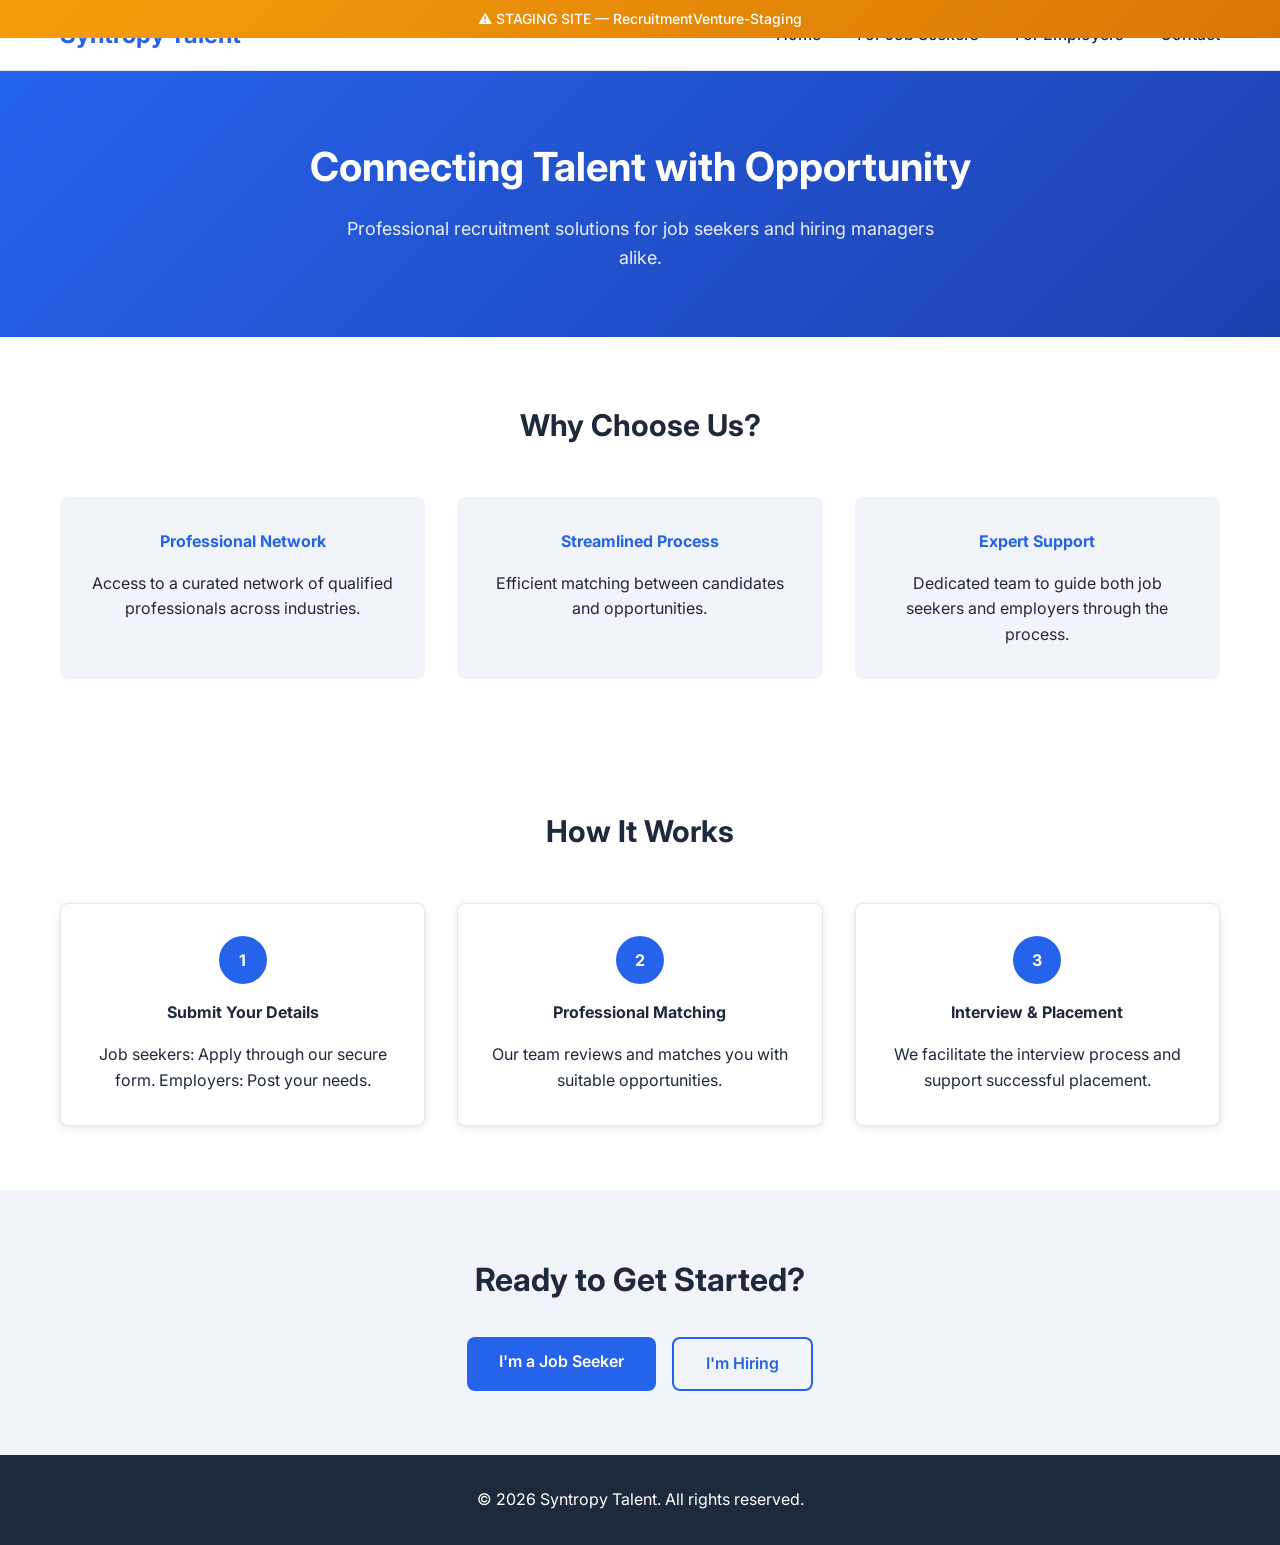
==== index.html @ 089ea7eb "Initial commit: Staging recruitment venture website" ====
<!DOCTYPE html>
<html lang="en">
<head>
  <meta charset="UTF-8">
  <meta name="viewport" content="width=device-width, initial-scale=1.0">
  <title>Syntropy Talent - Recruitment & Staffing</title>
  <meta name="description" content="Professional recruitment and temp agency connecting job seekers with employers">
  <link rel="preconnect" href="https://fonts.googleapis.com">
  <link rel="preconnect" href="https://fonts.gstatic.com" crossorigin>
  <link href="https://fonts.googleapis.com/css2?family=Inter:wght@300;400;500;600;700&display=swap" rel="stylesheet">
  <link rel="stylesheet" href="css/style.css">
  <link rel="icon" type="image/png" href="favicon.png">
</head>
<body>

  <!-- ===== Staging Banner ===== -->
  <div class="staging-banner">
    ⚠️ STAGING SITE — RecruitmentVenture-Staging
  </div>

  <!-- ===== Header ===== -->
  <header class="site-header">
    <div class="container">
      <h1 class="logo">Syntropy Talent</h1>
      <nav class="nav">
        <a href="index.html">Home</a>
        <a href="job-seeker.html">For Job Seekers</a>
        <a href="employer.html">For Employers</a>
        <a href="contact.html">Contact</a>
      </nav>
    </div>
  </header>

  <!-- ===== Hero Section ===== -->
  <section class="hero">
    <div class="container">
      <h2>Connecting Talent with Opportunity</h2>
      <p>Professional recruitment solutions for job seekers and hiring managers alike.</p>
    </div>
  </section>

  <!-- ===== Value Proposition ===== -->
  <section class="section values">
    <div class="container">
      <h3>Why Choose Us?</h3>
      <div class="values-grid">
        <div class="value-item">
          <h4>Professional Network</h4>
          <p>Access to a curated network of qualified professionals across industries.</p>
        </div>
        <div class="value-item">
          <h4>Streamlined Process</h4>
          <p>Efficient matching between candidates and opportunities.</p>
        </div>
        <div class="value-item">
          <h4>Expert Support</h4>
          <p>Dedicated team to guide both job seekers and employers through the process.</p>
        </div>
      </div>
    </div>
  </section>

  <!-- ===== How It Works ===== -->
  <section class="section how-it-works">
    <div class="container">
      <h3>How It Works</h3>
      <div class="steps">
        <div class="step">
          <div class="step-number">1</div>
          <h4>Submit Your Details</h4>
          <p>Job seekers: Apply through our secure form. Employers: Post your needs.</p>
        </div>
        <div class="step">
          <div class="step-number">2</div>
          <h4>Professional Matching</h4>
          <p>Our team reviews and matches you with suitable opportunities.</p>
        </div>
        <div class="step">
          <div class="step-number">3</div>
          <h4>Interview & Placement</h4>
          <p>We facilitate the interview process and support successful placement.</p>
        </div>
      </div>
    </div>
  </section>

  <!-- ===== Call to Action ===== -->
  <section class="section cta">
    <div class="container">
      <h2>Ready to Get Started?</h2>
      <div class="cta-buttons">
        <a href="job-seeker.html" class="btn btn-primary">I'm a Job Seeker</a>
        <a href="employer.html" class="btn btn-secondary">I'm Hiring</a>
      </div>
    </div>
  </section>

  <!-- ===== Footer ===== -->
  <footer class="site-footer">
    <div class="container">
      <p>&copy; 2026 Syntropy Talent. All rights reserved.</p>
    </div>
  </footer>

  <script src="js/script.js"></script>
</body>
</html>
---- css/style.css ----
/* ===== Reset & Base Styles ===== */
* {
  margin: 0;
  padding: 0;
  box-sizing: border-box;
}

:root {
  --primary: #2563eb;
  --primary-dark: #1d4ed8;
  --secondary: #64748b;
  --light: #f8fafc;
  --dark: #1e293b;
  --white: #ffffff;
  --gray-50: #f1f5f9;
  --gray-100: #e2e8f0;
  --shadow: 0 2px 8px rgba(0, 0, 0, 0.1);
}

body {
  font-family: 'Inter', -apple-system, BlinkMacSystemFont, sans-serif;
  color: var(--dark);
  background-color: var(--white);
  line-height: 1.6;
}

.container {
  max-width: 1200px;
  margin: 0 auto;
  padding: 0 20px;
}

/* ===== Header ===== */
.site-header {
  background-color: var(--white);
  border-bottom: 1px solid var(--gray-100);
  position: sticky;
  top: 0;
  z-index: 100;
}

.site-header .container {
  display: flex;
  justify-content: space-between;
  align-items: center;
  padding: 1rem 20px;
}

.logo {
  font-size: 1.5rem;
  font-weight: 700;
  color: var(--primary);
}

.nav a {
  margin-left: 2rem;
  color: var(--dark);
  text-decoration: none;
  font-weight: 500;
  transition: color 0.2s;
}

.nav a:hover {
  color: var(--primary);
}

/* ===== Staging Banner ===== */
.staging-banner {
  background: linear-gradient(135deg, #f59e0b 0%, #d97706 100%);
  color: white;
  text-align: center;
  padding: 0.5rem;
  font-size: 0.875rem;
  font-weight: 500;
  position: fixed;
  top: 0;
  left: 0;
  right: 0;
  z-index: 999;
}

/* ===== Hero Section ===== */
.hero {
  background: linear-gradient(135deg, var(--primary) 0%, #1e40af 100%);
  color: var(--white);
  padding: 4rem 0;
  text-align: center;
}

.hero h2 {
  font-size: 2.5rem;
  margin-bottom: 1rem;
}

.hero p {
  font-size: 1.125rem;
  opacity: 0.9;
  max-width: 600px;
  margin: 0 auto;
}

/* ===== Section ===== */
.section {
  padding: 4rem 0;
}

.section h3 {
  text-align: center;
  font-size: 1.875rem;
  margin-bottom: 3rem;
  color: var(--dark);
}

/* ===== Values Grid ===== */
.values-grid {
  display: grid;
  grid-template-columns: repeat(auto-fit, minmax(300px, 1fr));
  gap: 2rem;
  margin-top: 2rem;
}

.value-item {
  text-align: center;
  padding: 2rem;
  border-radius: 8px;
  background: var(--gray-50);
  transition: transform 0.2s, box-shadow 0.2s;
}

.value-item:hover {
  transform: translateY(-4px);
  box-shadow: var(--shadow);
}

.value-item h4 {
  color: var(--primary);
  margin-bottom: 1rem;
}

/* ===== How It Works ===== */
.how-it-works .steps {
  display: grid;
  grid-template-columns: repeat(auto-fit, minmax(250px, 1fr));
  gap: 2rem;
  margin-top: 2rem;
}

.step {
  text-align: center;
  padding: 2rem;
  border-radius: 8px;
  background: var(--white);
  border: 1px solid var(--gray-100);
  box-shadow: var(--shadow);
}

.step-number {
  width: 48px;
  height: 48px;
  background: var(--primary);
  color: white;
  border-radius: 50%;
  display: flex;
  align-items: center;
  justify-content: center;
  font-weight: 700;
  margin: 0 auto 1rem;
}

.step h4 {
  margin-bottom: 1rem;
}

/* ===== CTA Section ===== */
.cta {
  background: var(--gray-50);
  text-align: center;
  padding: 4rem 0;
}

.cta h2 {
  margin-bottom: 2rem;
  font-size: 2rem;
}

.cta-buttons {
  display: flex;
  justify-content: center;
  gap: 1rem;
  flex-wrap: wrap;
}

/* ===== Buttons ===== */
.btn {
  display: inline-block;
  padding: 0.75rem 2rem;
  text-decoration: none;
  border-radius: 8px;
  font-weight: 600;
  transition: all 0.2s;
  border: none;
  cursor: pointer;
  font-size: 1rem;
}

.btn-primary {
  background: var(--primary);
  color: white;
}

.btn-primary:hover {
  background: var(--primary-dark);
  transform: translateY(-2px);
}

.btn-secondary {
  background: transparent;
  color: var(--primary);
  border: 2px solid var(--primary);
}

.btn-secondary:hover {
  background: var(--primary);
  color: white;
}

/* ===== Forms ===== */
.form-container {
  max-width: 800px;
  margin: 0 auto;
}

.form-intro {
  text-align: center;
  margin-bottom: 3rem;
}

.form-intro h3 {
  font-size: 1.5rem;
  margin-bottom: 1rem;
}

.contact-form {
  background: var(--white);
  padding: 2rem;
  border-radius: 8px;
  box-shadow: var(--shadow);
}

.form-row {
  display: grid;
  grid-template-columns: 1fr 1fr;
  gap: 1rem;
  margin-bottom: 1rem;
}

.form-group {
  margin-bottom: 1rem;
}

.form-group label {
  display: block;
  margin-bottom: 0.5rem;
  font-weight: 600;
  color: var(--dark);
}

.form-group input,
.form-group select,
.form-group textarea {
  width: 100%;
  padding: 0.75rem;
  border: 1px solid var(--gray-100);
  border-radius: 6px;
  font-family: inherit;
  font-size: 1rem;
  transition: border-color 0.2s;
}

.form-group input:focus,
.form-group select:focus,
.form-group textarea:focus {
  outline: none;
  border-color: var(--primary);
}

/* ===== Footer ===== */
.site-footer {
  background: var(--dark);
  color: var(--white);
  text-align: center;
  padding: 2rem 0;
}

/* ===== Responsive ===== */
@media (max-width: 768px) {
  .hero h2 {
    font-size: 2rem;
  }

  .nav {
    display: none;
  }

  .form-row {
    grid-template-columns: 1fr;
  }

  .cta-buttons {
    flex-direction: column;
    align-items: center;
  }

  .btn {
    width: 100%;
    max-width: 300px;
  }

  .values-grid,
  .how-it-works .steps {
    grid-template-columns: 1fr;
  }

  .site-header .container {
    flex-direction: column;
    gap: 1rem;
  }
}

@media (max-width: 480px) {
  .container {
    padding: 0 15px;
  }

  .section {
    padding: 2rem 0;
  }

  .hero {
    padding: 2rem 0;
  }

  .form-container {
    padding: 0 10px;
  }
}
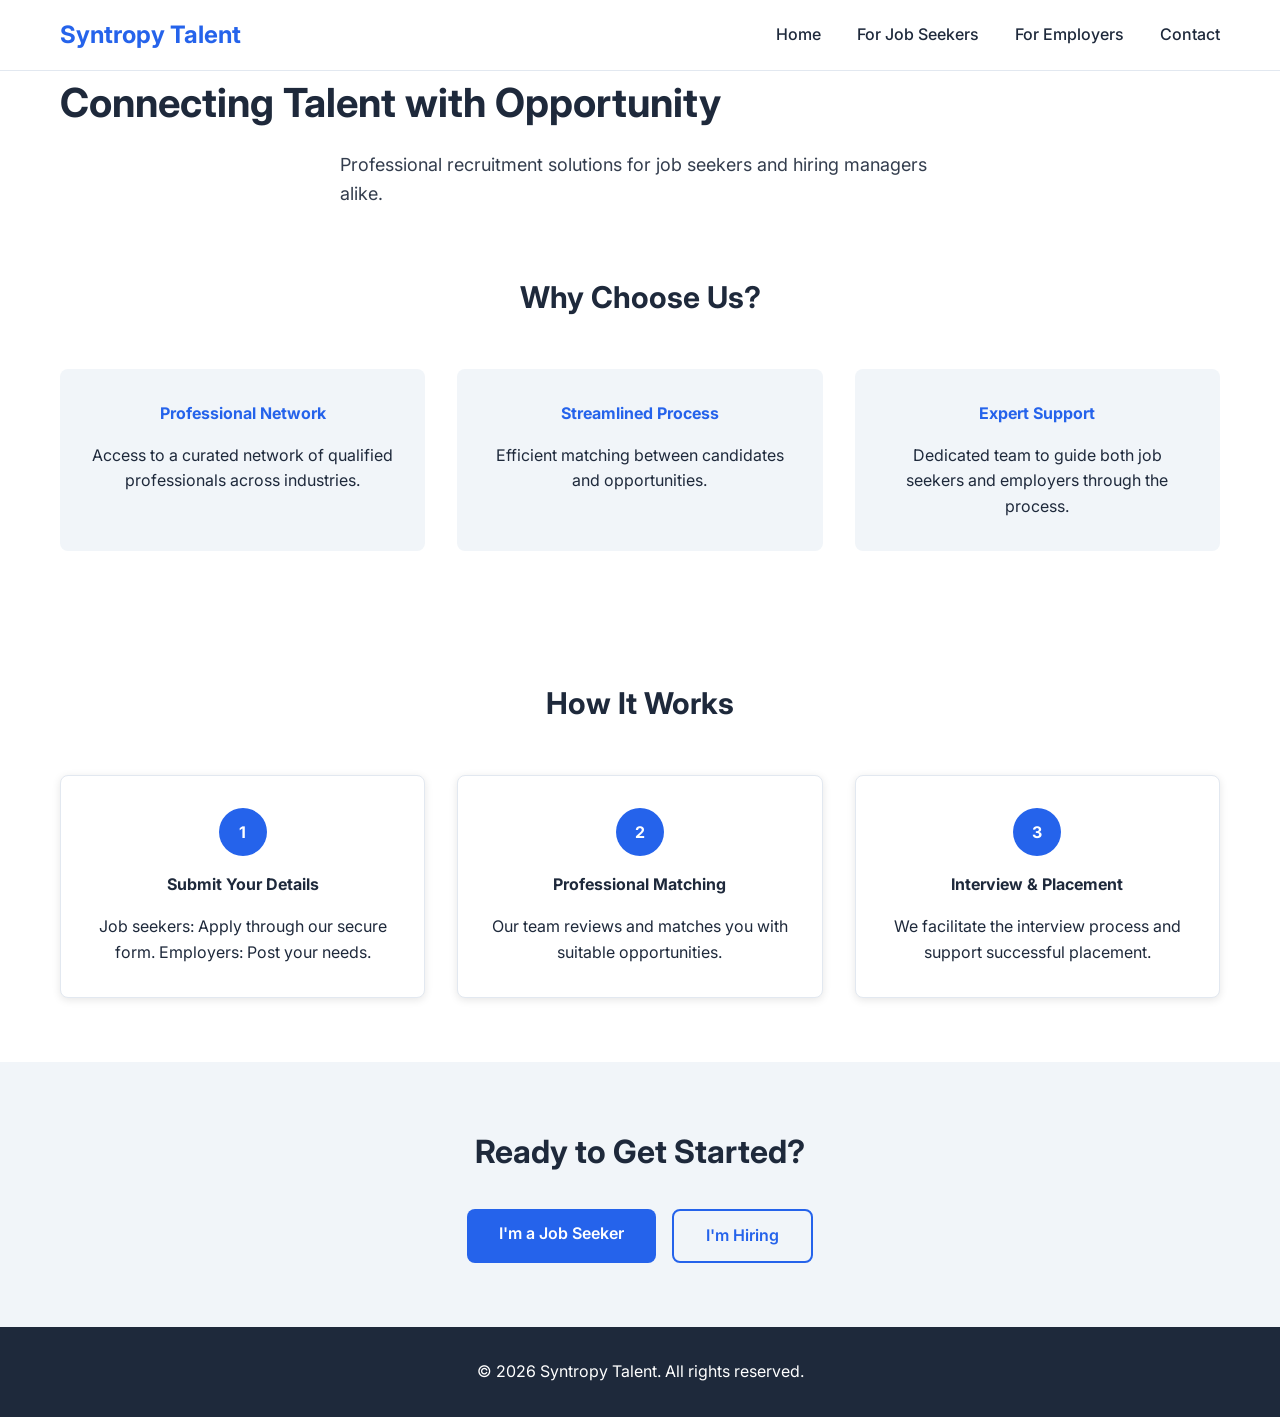
==== commit b4681d38: "Clean staging references from production" ====
--- a/index.html
+++ b/index.html
@@ -12,13 +12,6 @@
   <link rel="icon" type="image/png" href="favicon.png">
 </head>
 <body>
-
-  <!-- ===== Staging Banner ===== -->
-  <div class="staging-banner">
-    ⚠️ STAGING SITE — RecruitmentVenture-Staging
-  </div>
-
-  <!-- ===== Header ===== -->
   <header class="site-header">
     <div class="container">
       <h1 class="logo">Syntropy Talent</h1>
--- a/css/style.css
+++ b/css/style.css
@@ -65,7 +65,6 @@
 }
 
 /* ===== Staging Banner ===== */
-.staging-banner {
   background: linear-gradient(135deg, #f59e0b 0%, #d97706 100%);
   color: white;
   text-align: center;
